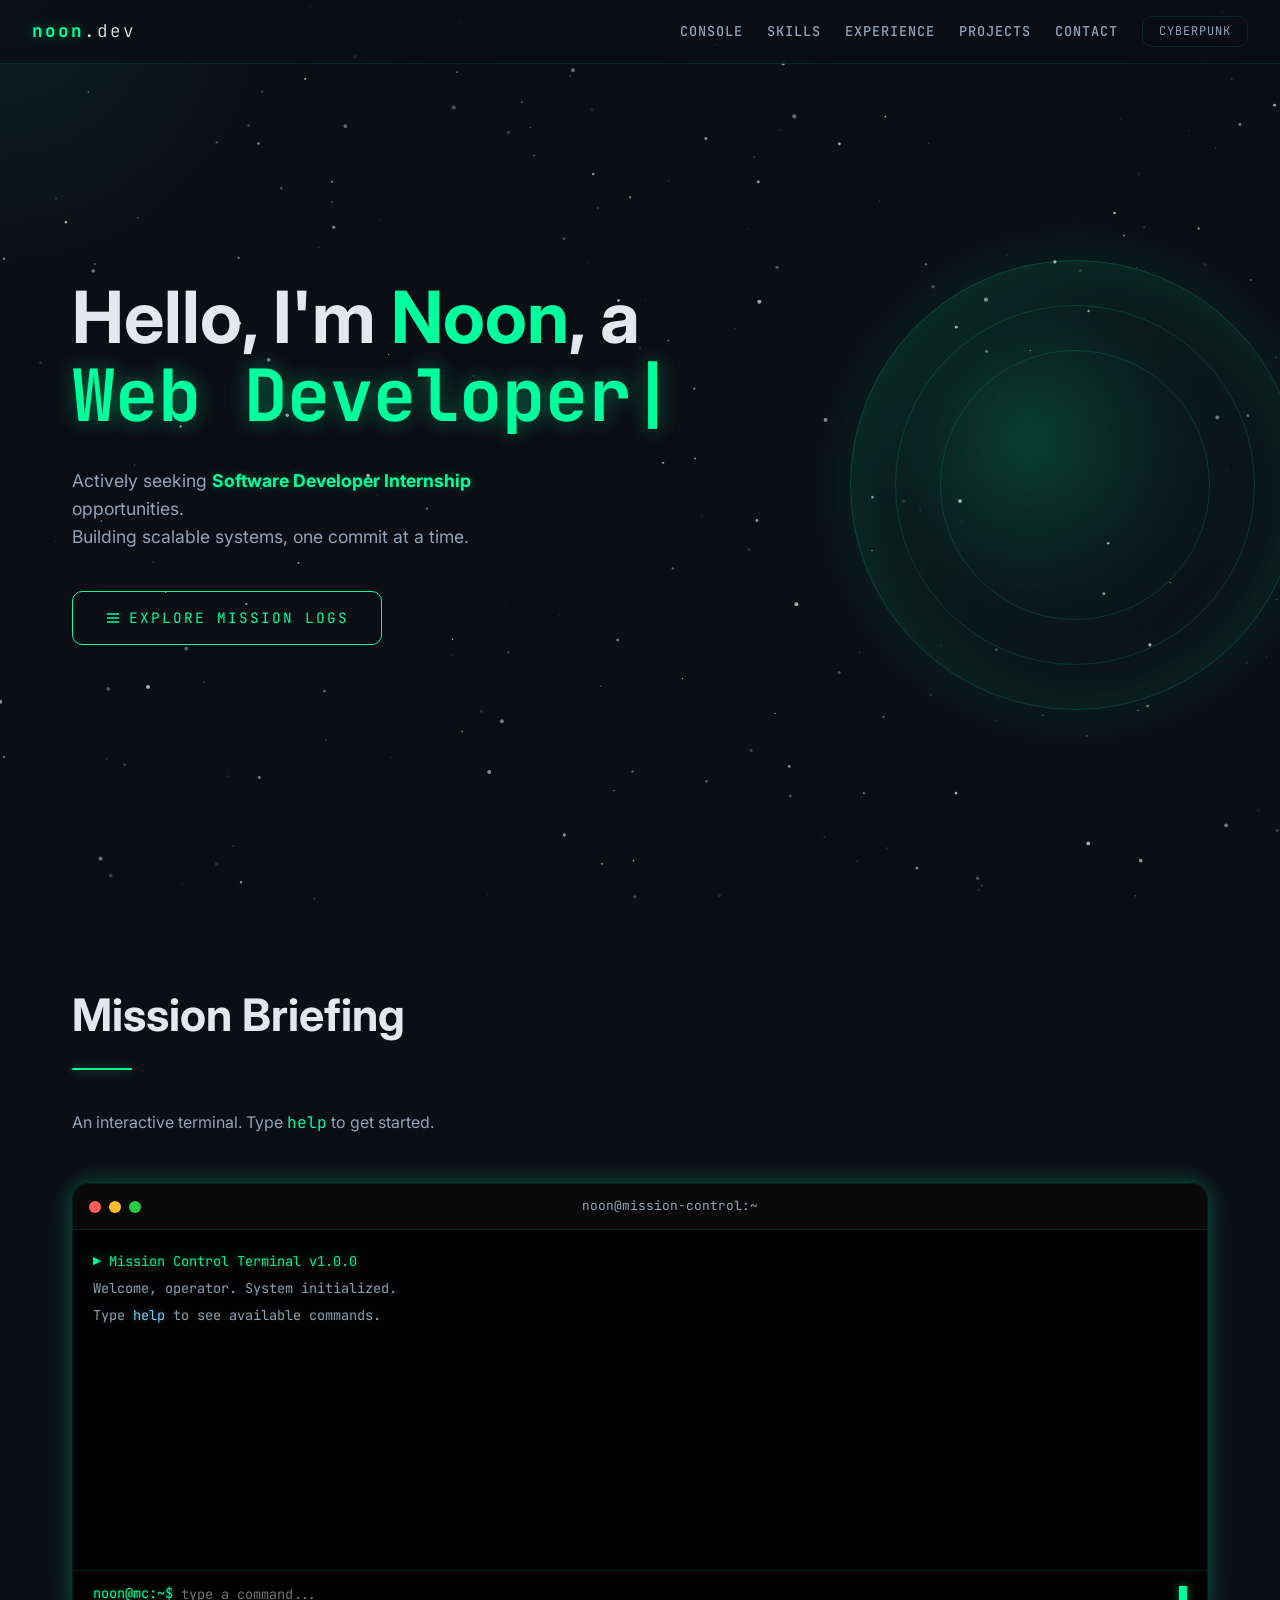
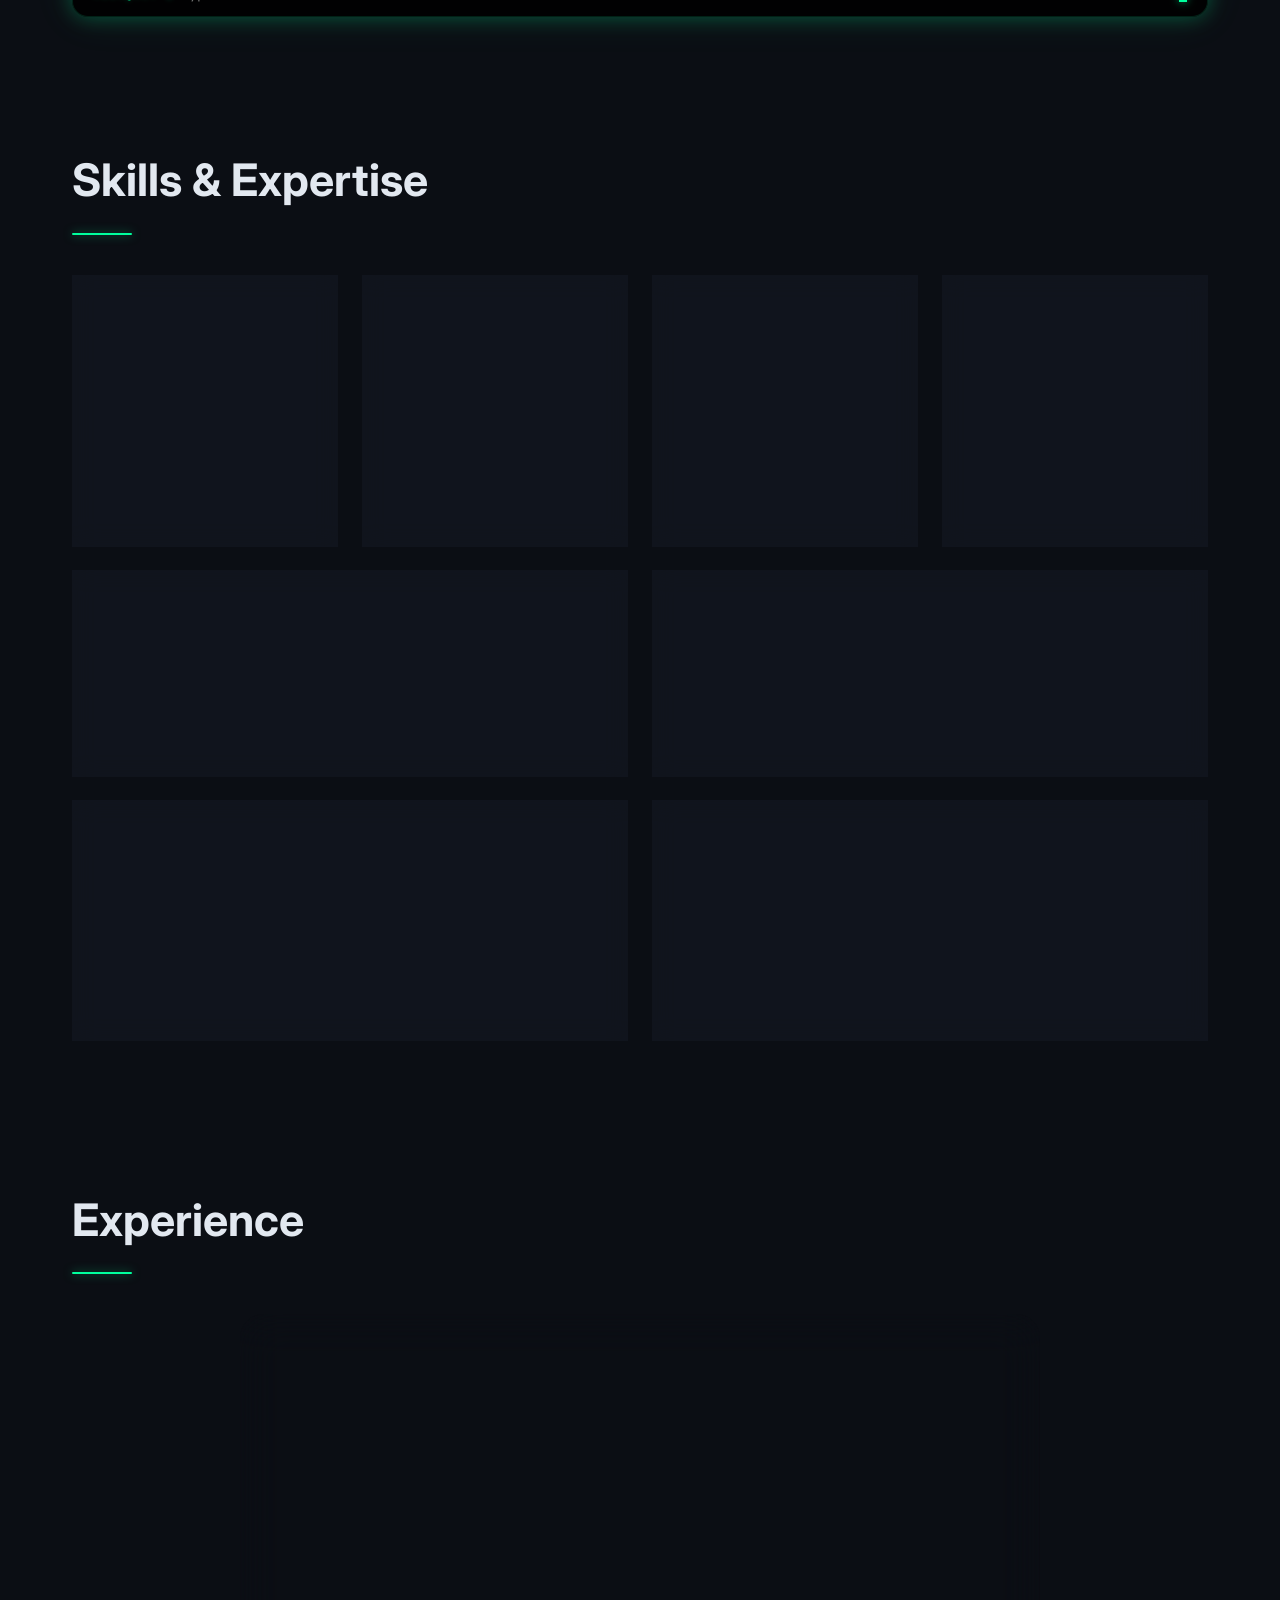
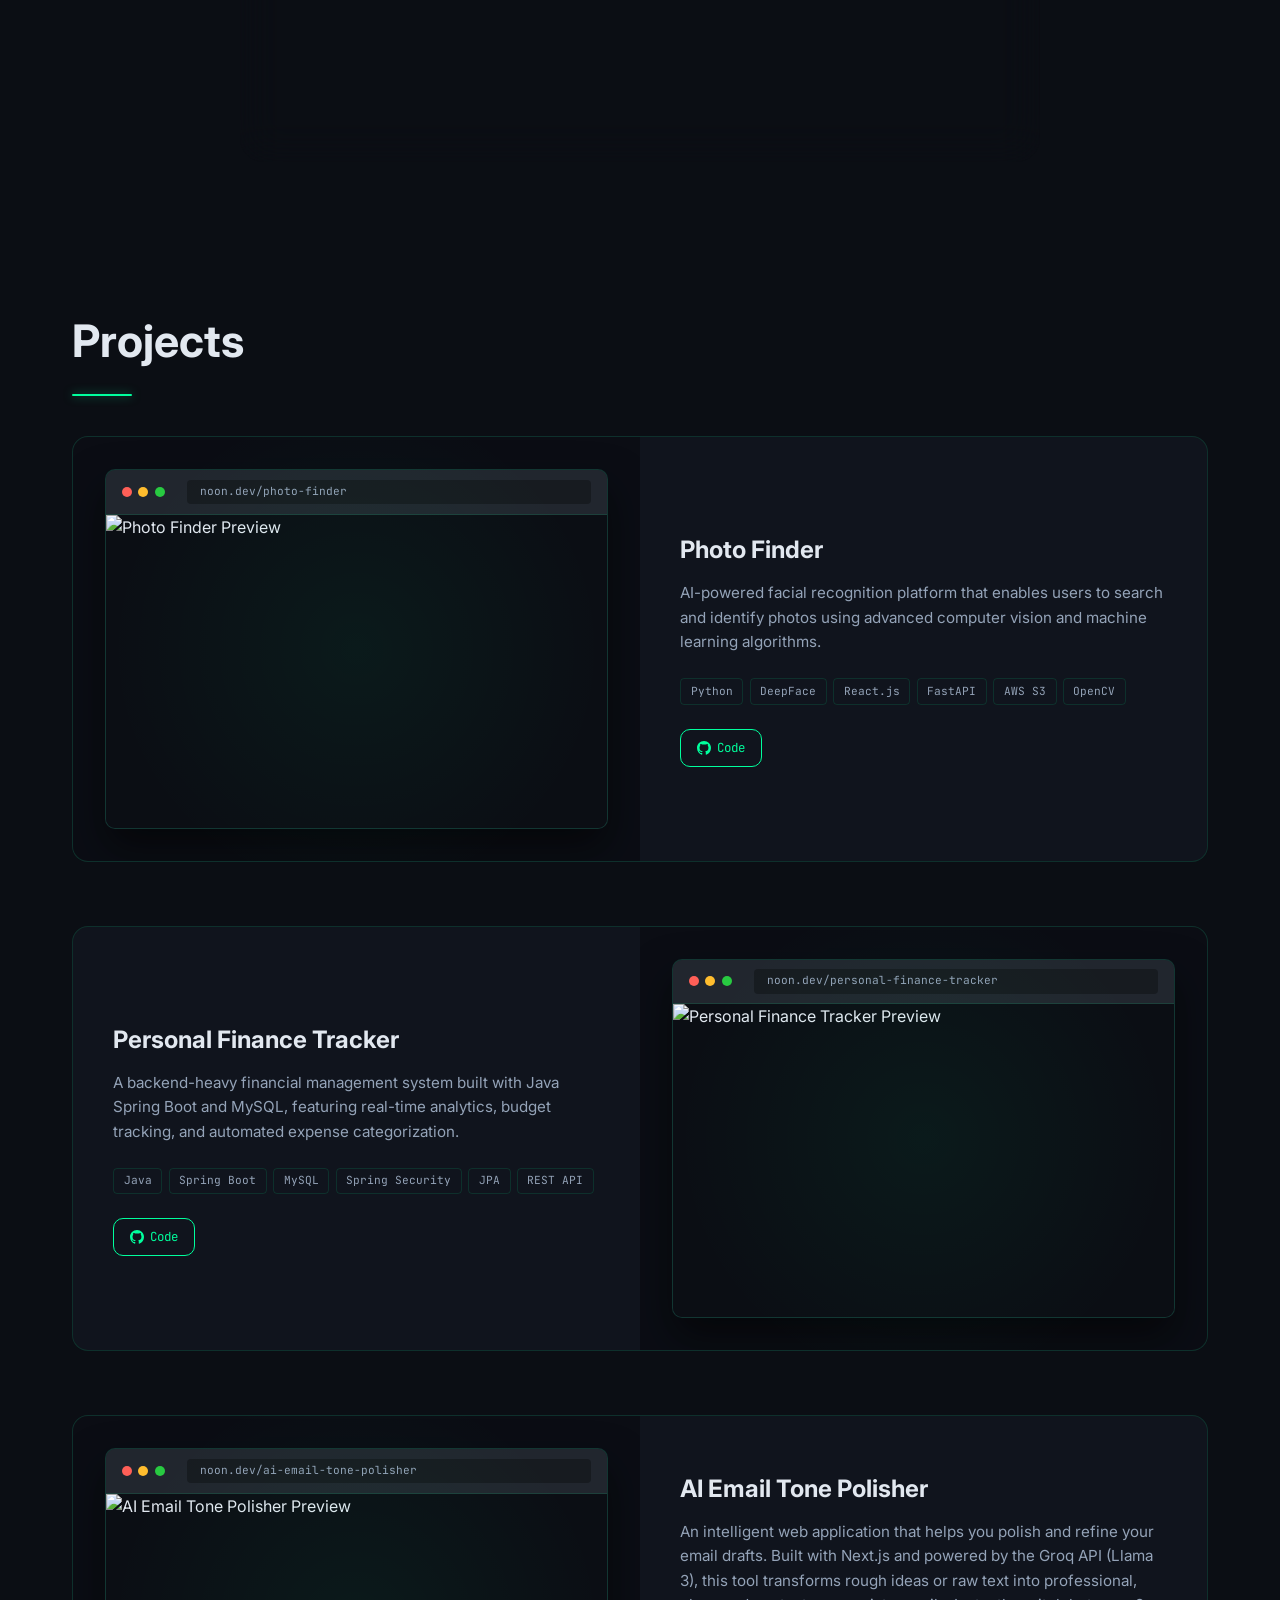
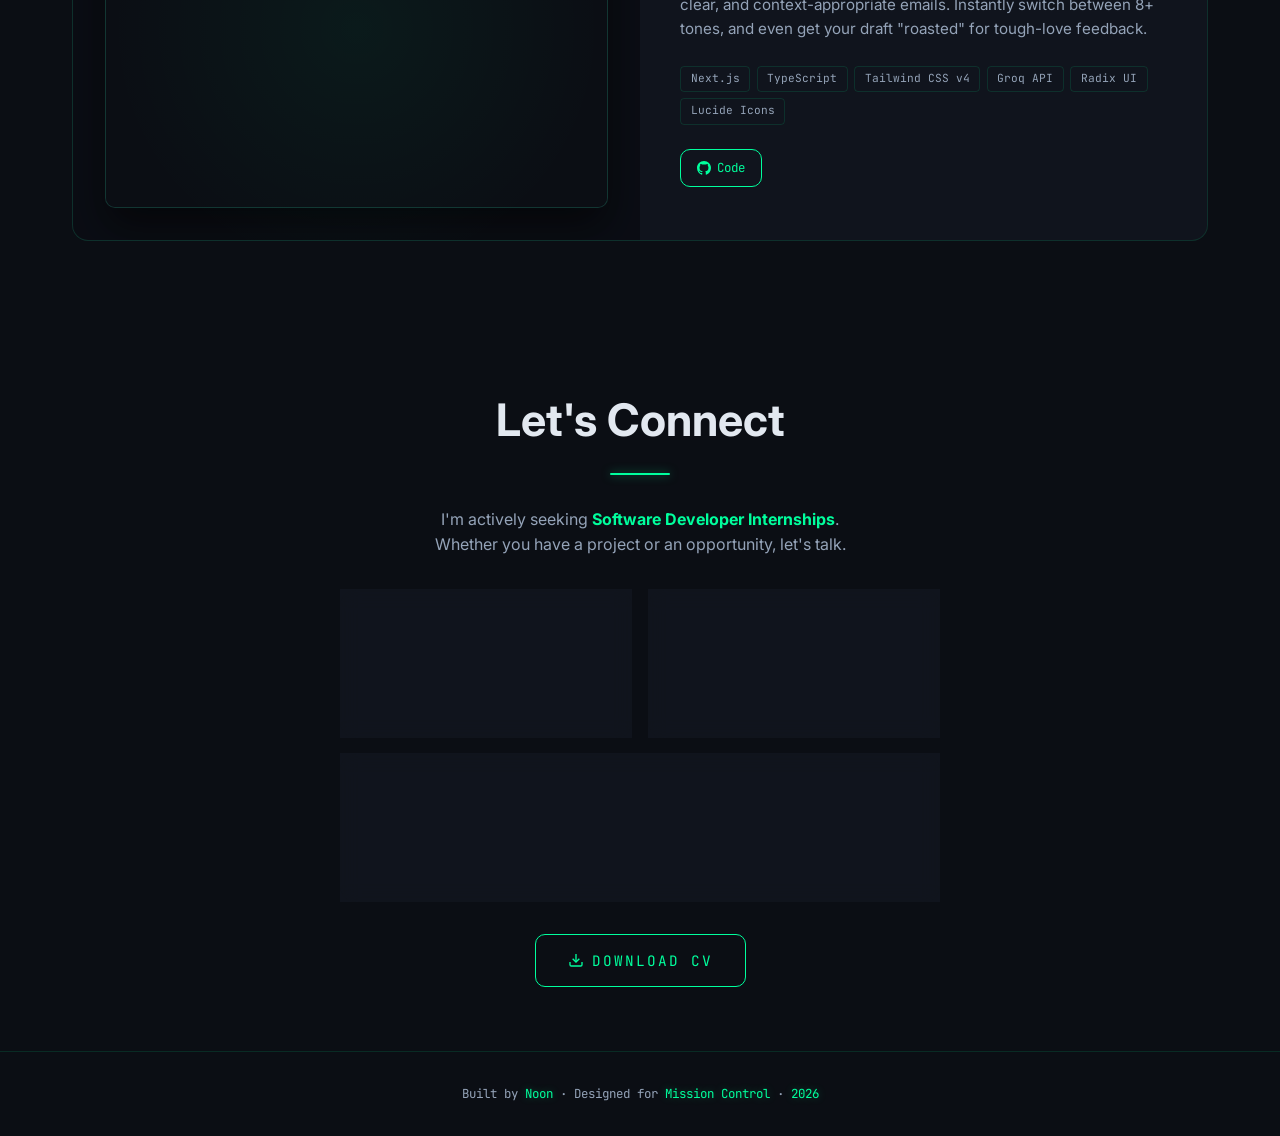
==== src/index.html @ 32349321 "Initial commit: Add portfolio project files" ====
<!DOCTYPE html>
<html lang="en">
<head>
<meta charset="UTF-8"/>
<meta name="viewport" content="width=device-width, initial-scale=1.0"/>
<title>Noon — Developer Mission Control</title>
<link rel="preconnect" href="https://fonts.googleapis.com"/>
<link rel="preconnect" href="https://fonts.gstatic.com" crossorigin/>
<link href="https://fonts.googleapis.com/css2?family=JetBrains+Mono:wght@400;500;700&family=Inter:wght@300;400;500;600;700&display=swap" rel="stylesheet"/>
<script src="https://cdnjs.cloudflare.com/ajax/libs/vanilla-tilt/1.8.0/vanilla-tilt.min.js"></script>
<link rel="stylesheet" href="css/style.css"/>
</head>
<body>
 
<div id="cursor-spotlight"></div>
<canvas id="stars-canvas"></canvas>
 
<header id="site-header">
  <a class="logo" href="#hero">noon<span>.dev</span></a>
  <button class="hamburger" id="hamburger" aria-label="Menu">
    <svg viewBox="0 0 24 24"><line x1="3" y1="6" x2="21" y2="6"/><line x1="3" y1="12" x2="21" y2="12"/><line x1="3" y1="18" x2="21" y2="18"/></svg>
  </button>
  <div class="nav-links" id="nav-links">
    <nav>
      <a href="#about">Console</a>
      <a href="#skills">Skills</a>
      <a href="#experience">Experience</a>
      <a href="#projects">Projects</a>
      <a href="#contact">Contact</a>
      <button class="cyber-toggle" id="cyberBtn"> Cyberpunk</button>
    </nav>
  </div>
</header>
 
<main>
 
<section id="hero">
  <div class="hero-inner">
    <h1 class="hero-headline">
      <span class="static">Hello, I'm <span style="color:var(--accent)">Noon</span>, a</span>
      <span class="dynamic" id="typewriter">&nbsp;<span class="cursor-blink">|</span></span>
    </h1>
    <p class="hero-sub">
      Actively seeking <strong>Software Developer Internship</strong> opportunities.<br>
      Building scalable systems, one commit at a time.
    </p>
    <a class="hero-cta" href="#projects">
      <svg width="16" height="16" viewBox="0 0 24 24" fill="none" stroke="currentColor" stroke-width="2"><path d="M3 12h18M3 6h18M3 18h18"/></svg>
      Explore Mission Logs
    </a>
  </div>
  <div class="hero-orb-wrap" id="orbWrap">
    <div class="orb-ring" style="width:100%;height:100%;"></div>
    <div class="orb-ring" style="width:80%;height:80%;animation-duration:12s;animation-direction:reverse;"></div>
    <div class="orb-ring" style="width:60%;height:60%;animation-duration:6s;"></div>
    <div class="orb" id="mainOrb"></div>
  </div>
</section>
 
<section id="about">
  <div class="reveal">
    <h2 class="section-title">Mission Briefing</h2>
    <div class="divider"></div>
    <p class="section-sub">An interactive terminal. Type <code style="color:var(--accent);font-family:var(--mono)">help</code> to get started.</p>
    <div class="terminal-wrap">
      <div class="terminal-bar">
        <div class="t-dot red"></div>
        <div class="t-dot yellow"></div>
        <div class="t-dot green"></div>
        <div class="terminal-title">noon@mission-control:~</div>
      </div>
      <div class="terminal-body" id="terminalBody"></div>
      <div class="t-input-row">
        <span class="t-prompt-static">noon@mc:~$ </span>
        <input class="t-input" id="termInput" type="text" placeholder="type a command..." autocomplete="off" spellcheck="false" autocorrect="off" autocapitalize="none"/>
        <span class="t-cur"></span>
      </div>
    </div>
  </div>
</section>
 
<section id="skills">
  <div class="reveal">
    <h2 class="section-title">Skills & Expertise</h2>
    <div class="divider"></div>
    <div class="bento-grid">
 
      <!-- Row 1: 4 equal columns -->
      <div class="bento-card span-1" data-tilt data-tilt-max="5" data-tilt-glare="true" data-tilt-max-glare="0.1">
        <div class="bc-label">01</div>
        <div class="bc-title">Frontend</div>
        <div class="bc-sub">Building responsive, interactive UIs.</div>
        <div class="skill-pills">
          <span class="pill hl">React</span><span class="pill hl">Next.js</span>
          <span class="pill hl">Tailwind CSS</span><span class="pill">TypeScript</span>
          <span class="pill">HTML/CSS</span>
        </div>
      </div>
 
      <div class="bento-card span-1" data-tilt data-tilt-max="5" data-tilt-glare="true" data-tilt-max-glare="0.1">
        <div class="bc-label">02</div>
        <div class="bc-title">Backend</div>
        <div class="bc-sub">Designing robust, scalable RESTful APIs.</div>
        <div class="skill-pills">
          <span class="pill hl">Next.js (API Routes)</span><span class="pill hl">TypeScript</span>
        </div>
      </div>
 
      <div class="bento-card span-1" data-tilt data-tilt-max="5" data-tilt-glare="true" data-tilt-max-glare="0.1">
        <div class="bc-label">03</div>
        <div class="bc-title">Database & Storage</div>
        <div class="bc-sub">Managing and storing application data securely.</div>
        <div class="skill-pills">
          <span class="pill hl">PostgreSQL</span><span class="pill hl">MySQL</span>
          <span class="pill">Cloudinary</span>
        </div>
      </div>
 
      <div class="bento-card span-1" data-tilt data-tilt-max="5" data-tilt-glare="true" data-tilt-max-glare="0.1">
        <div class="bc-label">04</div>
        <div class="bc-title">Design & Planning</div>
        <div class="bc-sub">Prototyping and wireframing user experiences.</div>
        <div class="skill-pills">
          <span class="pill hl">Figma</span><span class="pill hl">Canva</span>
          <span class="pill">Draw.io</span>
        </div>
      </div>
 
      <!-- Row 2: 2 wide columns (span 2 each = 4 total) -->
      <div class="bento-card span-2" style="display:flex;flex-direction:column;justify-content:space-between" data-tilt data-tilt-max="5" data-tilt-glare="true" data-tilt-max-glare="0.1">
        <div>
          <div class="bc-label">05</div>
          <div class="bc-title">Dev Status</div>
        </div>
        <div>
          <div class="status-badge"><span class="status-dot"></span> Open to Internships</div>
          <div style="margin-top:0.75rem;font-family:var(--mono);font-size:0.72rem;color:var(--text-muted)">
            📍 Thailand · Remote OK<br>
            🕐 Timezone: ICT (UTC+7)
          </div>
        </div>
      </div>
 
      <div class="bento-card span-2" style="display:flex;flex-direction:column;justify-content:center;align-items:flex-start" data-tilt data-tilt-max="5" data-tilt-glare="true" data-tilt-max-glare="0.1">
        <div class="bc-label">06</div>
        <div class="big-num">3+</div>
        <div class="bc-sub" style="margin-top:0.25rem">Years of coding experience building scalable systems.</div>
      </div>
 
      <!-- Row 3: 2 wide columns (span 2 each = 4 total) -->
      <div class="bento-card span-2" data-tilt data-tilt-max="5" data-tilt-glare="true" data-tilt-max-glare="0.1">
        <div class="bc-label">07</div>
        <div class="bc-title">GitHub Activity</div>
        <div class="gh-graph" id="ghGraph"></div>
        <div style="margin-top:0.5rem;font-family:var(--mono);font-size:0.7rem;color:var(--text-muted)">Last 26 weeks of consistent contributions</div>
      </div>
 
      <div class="bento-card span-2" data-tilt data-tilt-max="5" data-tilt-glare="true" data-tilt-max-glare="0.1">
        <div class="bc-label">08</div>
        <div class="bc-title">Tools & Platforms</div>
        <div class="bc-sub">Streamlining development and version control workflows.</div>
        <div class="skill-pills">
          <span class="pill hl">VS Code</span><span class="pill hl">Git & GitHub</span>
          <span class="pill">Eclipse IDE</span>
        </div>
      </div>
 
    </div>
  </div>
</section>
 
<section id="experience">
  <div class="reveal">
    <h2 class="section-title">Experience</h2>
    <div class="divider"></div>
    
    <div class="exp-container">
      <div class="exp-card">
        <div class="exp-header">
          <div class="exp-badge">SECURE ACCESS CARD • LEVEL 4</div>
          <div class="exp-chip"></div>
        </div>
        <div class="exp-body">
          <h3 class="exp-role">AI Agent Builder Intern <span class="company-name">@ BOTNOI Group</span></h3>
          <div class="exp-meta">
            <span class="exp-tag">📅 June 2026 - July 2026</span>
            <span class="exp-tag">📍 Remote</span>
            <span class="exp-tag">⚡ Full-Time</span>
          </div>
          <ul class="exp-tasks">
            <li>
              <span class="exp-bullet">▹</span>
              <span>Developed and maintained scalable web applications using Java Spring Boot and React.js, contributing to core feature delivery and system stability.</span>
            </li>
            <li>
              <span class="exp-bullet">▹</span>
              <span>Integrated RESTful APIs and optimized database queries in PostgreSQL, improving data retrieval times by 20% and enhancing overall application performance.</span>
            </li>
            <li>
              <span class="exp-bullet">▹</span>
              <span>Collaborated with cross-functional teams in an Agile environment, actively participating in daily stand-ups, code reviews, and sprint planning sessions.</span>
            </li>
          </ul>
        </div>
      </div>
    </div>
  </div>
</section>
 
<section id="projects">
  <div class="reveal">
    <h2 class="section-title">Projects</h2>
    <div class="divider"></div>
    <div class="projects-grid" id="projectsGrid"></div>
  </div>
</section>
 
<section id="contact">
  <div class="reveal contact-inner">
    <h2 class="section-title">Let's Connect</h2>
    <div class="divider" style="margin:1rem auto 2rem"></div>
    <p style="color:var(--text-muted);margin-bottom:0.5rem">
      I'm actively seeking <strong style="color:var(--accent)">Software Developer Internships</strong>.<br>
      Whether you have a project or an opportunity, let's talk.
    </p>
    <div class="contact-grid">
      <a class="contact-card" href="mailto:noon@example.com">
        <div class="contact-icon">✉</div>
        <div class="contact-label">Email</div>
        <div class="contact-val">woranut.kpd@gmail.com</div>
      </a>
      <a class="contact-card" href="https://github.com/WoranutKhwanpongdee" target="_blank" rel="noopener noreferrer">
        <div class="contact-icon">
          <svg viewBox="0 0 24 24" fill="currentColor" width="24" height="24"><path d="M12 0c-6.626 0-12 5.373-12 12 0 5.302 3.438 9.8 8.207 11.387.599.111.793-.261.793-.577v-2.234c-3.338.726-4.033-1.416-4.033-1.416-.546-1.387-1.333-1.756-1.333-1.756-1.089-.745.083-.729.083-.729 1.205.084 1.839 1.237 1.839 1.237 1.07 1.834 2.807 1.304 3.492.997.107-.775.418-1.305.762-1.604-2.665-.305-5.467-1.334-5.467-5.931 0-1.311.469-2.381 1.236-3.221-.124-.303-.535-1.524.117-3.176 0 0 1.008-.322 3.301 1.23.957-.266 1.983-.399 3.003-.404 1.02.005 2.047.138 3.006.404 2.291-1.552 3.297-1.23 3.297-1.23.653 1.653.242 2.874.118 3.176.77.84 1.235 1.911 1.235 3.221 0 4.609-2.807 5.624-5.479 5.921.43.372.823 1.102.823 2.222v3.293c0 .319.192.694.801.576 4.765-1.589 8.199-6.086 8.199-11.386 0-6.627-5.373-12-12-12z"/></svg>
        </div>
        <div class="contact-label">GitHub</div>
        <div class="contact-val">Woranut Khwanpongdee</div>
      </a>
      <a class="contact-card" href="https://www.linkedin.com/in/woranut-khwanpongdee/" target="_blank" rel="noopener noreferrer">
        <div class="contact-icon">
          <svg viewBox="0 0 24 24" fill="currentColor" width="22" height="22"><path d="M19 0h-14c-2.761 0-5 2.239-5 5v14c0 2.761 2.239 5 5 5h14c2.762 0 5-2.239 5-5v-14c0-2.761-2.238-5-5-5zm-11 19h-3v-11h3v11zm-1.5-12.268c-.966 0-1.75-.79-1.75-1.764s.784-1.764 1.75-1.764 1.75.79 1.75 1.764-.783 1.764-1.75 1.764zm13.5 12.268h-3v-5.604c0-3.368-4-3.113-4 0v5.604h-3v-11h3v1.765c1.396-2.586 7-2.777 7 2.476v6.759z"/></svg>
        </div>
        <div class="contact-label">LinkedIn</div>
        <div class="contact-val">Woranut Khwanpongdee</div>
      </a>
    </div>
    <div style="margin-top:2rem">
      <a class="hero-cta" href="./assets/Noon_CV.pdf" download="Noon_CV.pdf" style="opacity:1;animation:none;display:inline-flex">
        <svg width="16" height="16" viewBox="0 0 24 24" fill="none" stroke="currentColor" stroke-width="2"><path d="M21 15v4a2 2 0 01-2 2H5a2 2 0 01-2-2v-4"/><polyline points="7 10 12 15 17 10"/><line x1="12" y1="15" x2="12" y2="3"/></svg>
        Download CV
      </a>
    </div>
  </div>
</section>
 
</main>
 
<footer>
  <p>Built by <span>Noon</span> · Designed for <span>Mission Control</span> · <span id="yr"></span></p>
</footer>
 
<div class="lightbox-overlay" id="lightboxOverlay">
  <div class="lightbox-content">
    <button class="lightbox-close" id="lightboxClose">✕</button>
    <div class="lightbox-img-wrap">
      <img class="lightbox-img" id="lightboxImg" src="" alt="Project Preview"/>
    </div>
  </div>
</div>
 
<div class="modal-overlay" id="modalOverlay">
  <div class="modal" id="modalBox">
    <button class="modal-close" id="modalClose">✕</button>
    <div id="modalContent"></div>
  </div>
</div>
 
<script src="js/script.js" defer></script>
</body>
</html>
---- src/css/style.css ----
*,*::before,*::after{box-sizing:border-box;margin:0;padding:0}
:root{
  --bg:#0B0E14;
  --surface:rgba(21,26,35,0.6);
  --surface-solid:#151A23;
  --accent:#00FF9D;
  --accent2:#39FF14;
  --text:#E2E8F0;
  --text-muted:#94A3B8;
  --border:rgba(0,255,157,0.12);
  --glow:0 0 20px rgba(0,255,157,0.25), 0 0 40px rgba(0,255,157,0.1);
  --glow-intense:0 0 40px rgba(0,255,157,0.5), 0 0 80px rgba(0,255,157,0.25), 0 0 120px rgba(0,255,157,0.1);
  --mono:'JetBrains Mono',monospace;
  --sans:'Inter',sans-serif;
  --radius:16px;
  --radius-sm:10px;
}
.cyberpunk{
  --accent:#00FF9D;
  --glow:0 0 30px rgba(0,255,157,0.4), 0 0 60px rgba(0,255,157,0.2);
  --glow-intense:0 0 50px rgba(0,255,157,0.8), 0 0 100px rgba(0,255,157,0.4), 0 0 150px rgba(57,255,20,0.2);
  --border:rgba(0,255,157,0.25);
}
 
html{scroll-behavior:smooth}
body{
  background:var(--bg);
  color:var(--text);
  font-family:var(--sans);
  line-height:1.6;
  overflow-x:hidden;
  min-height:100vh;
}

/* CURSOR SPOTLIGHT */
#cursor-spotlight{
  position:fixed;
  top:0;left:0;
  width:600px;height:600px;
  background:radial-gradient(circle, rgba(0,255,157,0.08) 0%, rgba(0,255,157,0.03) 40%, transparent 70%);
  border-radius:50%;
  pointer-events:none;
  transform:translate(-50%,-50%);
  z-index:1;
  transition:opacity 0.3s;
  mix-blend-mode:screen;
}
@media(max-width:768px){#cursor-spotlight{display:none}}
 
/* STARS */
#stars-canvas{position:fixed;top:0;left:0;width:100%;height:100%;pointer-events:none;z-index:0}
 
/* SCROLLBAR */
::-webkit-scrollbar{width:6px}
::-webkit-scrollbar-track{background:var(--bg)}
::-webkit-scrollbar-thumb{background:var(--accent);border-radius:3px}
 
/* HEADER */
header{
  position:fixed;top:0;left:0;right:0;
  padding:1rem 2rem;
  display:flex;align-items:center;justify-content:space-between;
  background:rgba(11,14,20,0.7);
  backdrop-filter:blur(24px);
  -webkit-backdrop-filter:blur(24px);
  border-bottom:1px solid var(--border);
  z-index:100;
  transition:all 0.3s;
}
.logo{
  font-family:var(--mono);
  font-size:1.1rem;
  color:var(--accent);
  font-weight:700;
  letter-spacing:2px;
  text-decoration:none;
  text-shadow:0 0 10px rgba(0,255,157,0.3);
}
.logo span{color:var(--text);font-weight:300;text-shadow:none}
nav{display:flex;align-items:center;gap:1.5rem;flex-wrap:wrap}
nav a{
  color:var(--text-muted);
  text-decoration:none;
  font-size:0.85rem;
  font-weight:500;
  letter-spacing:1px;
  text-transform:uppercase;
  transition:color 0.3s, text-shadow 0.3s;
  font-family:var(--mono);
}
nav a:hover{color:var(--accent);text-shadow:0 0 8px rgba(0,255,157,0.5)}
.cyber-toggle{
  background:transparent;
  border:1px solid var(--border);
  color:var(--text-muted);
  padding:0.4rem 1rem;
  border-radius:var(--radius-sm);
  cursor:pointer;
  font-family:var(--mono);
  font-size:0.75rem;
  letter-spacing:1px;
  text-transform:uppercase;
  transition:all 0.3s;
  white-space:nowrap;
}
.cyber-toggle:hover,.cyber-toggle.active{
  color:var(--accent);
  border-color:var(--accent);
  box-shadow:var(--glow);
  text-shadow:0 0 8px rgba(0,255,157,0.5);
}
.hamburger{display:none;background:none;border:none;cursor:pointer;padding:0.5rem;color:var(--text)}
.hamburger svg{width:24px;height:24px;stroke:currentColor;fill:none;stroke-width:2}
.nav-links{display:flex;align-items:center;gap:1.5rem}
 
@media(max-width:768px){
  header{padding:1rem 1.25rem}
  .hamburger{display:block}
  .nav-links{
    display:none;position:absolute;top:100%;left:0;right:0;
    flex-direction:column;align-items:flex-start;gap:0;
    background:rgba(11,14,20,0.98);
    backdrop-filter:blur(20px);
    border-bottom:1px solid var(--border);
    padding:1rem 1.25rem;
  }
  .nav-links.open{display:flex}
  nav a{font-size:0.9rem;padding:0.6rem 0;border-bottom:1px solid rgba(255,255,255,0.05);width:100%}
  .cyber-toggle{margin-top:0.5rem;width:100%;text-align:center}
}
 
/* MAIN LAYOUT */
main{padding-top:70px;position:relative;z-index:2}
section{
  min-height:100vh;
  padding:5rem 2rem;
  max-width:1200px;
  margin:0 auto;
}
@media(max-width:768px){section{padding:4rem 1.25rem}}
 
/* HERO */
#hero{
  display:flex;flex-direction:column;
  justify-content:center;align-items:flex-start;
  min-height:calc(100vh - 70px);
  padding-top:2rem;
  position:relative;
}
.hero-inner{max-width:800px;width:100%}
.hero-headline{
  font-size:clamp(2.2rem,6vw,4.5rem);
  font-weight:700;
  line-height:1.1;
  margin-bottom:1.5rem;
  opacity:0;
  animation:fadeUp 0.6s 0.5s forwards;
}
.hero-headline .static{color:var(--text)}
.hero-headline .dynamic{color:var(--accent);display:block;min-height:1.2em;font-family:var(--mono);text-shadow:0 0 20px rgba(0,255,157,0.4)}
.cursor-blink{animation:cursorBlink 0.8s infinite}
.hero-sub{
  font-size:1.1rem;
  color:var(--text-muted);
  max-width:500px;
  margin-bottom:2.5rem;
  opacity:0;
  animation:fadeUp 0.6s 0.7s forwards;
}
.hero-sub strong{color:var(--accent);text-shadow:0 0 10px rgba(0,255,157,0.3)}
.hero-cta{
  display:inline-flex;align-items:center;gap:0.5rem;
  padding:0.9rem 2rem;
  border:1px solid var(--accent);
  color:var(--accent);
  text-decoration:none;
  font-family:var(--mono);
  font-size:0.9rem;
  letter-spacing:2px;
  text-transform:uppercase;
  border-radius:var(--radius-sm);
  transition:all 0.3s;
  cursor:pointer;background:transparent;
  opacity:0;animation:fadeUp 0.6s 0.9s forwards;
  box-shadow:0 0 0 rgba(0,255,157,0);
}
.hero-cta:hover{background:rgba(0,255,157,0.1);box-shadow:var(--glow);text-shadow:0 0 8px rgba(0,255,157,0.5)}
.hero-orb-wrap{
  position:absolute;right:-5%;top:50%;transform:translateY(-50%);
  width:min(45vw,450px);height:min(45vw,450px);
  pointer-events:none;display:flex;align-items:center;justify-content:center;
}
@media(max-width:900px){.hero-orb-wrap{opacity:0.3;right:-10%}}
@media(max-width:600px){.hero-orb-wrap{display:none}}
.orb{
  width:100%;height:100%;
  border-radius:50%;
  background:radial-gradient(circle at 40% 40%,rgba(0,255,157,0.2),rgba(0,255,157,0.05) 40%,transparent 70%);
  box-shadow:inset 0 0 80px rgba(0,255,157,0.15), 0 0 80px rgba(0,255,157,0.1);
  animation:orbPulse 4s ease-in-out infinite;
  transition:transform 0.1s;
}
.orb-ring{
  position:absolute;
  border:1px solid rgba(0,255,157,0.15);
  border-radius:50%;
  animation:orbRing 8s linear infinite;
}
 
/* TERMINAL */
#about{min-height:auto;padding-bottom:3rem}
.section-title{
  font-size:clamp(1.8rem,4vw,2.8rem);
  font-weight:700;margin-bottom:0.5rem;
}
.section-sub{color:var(--text-muted);font-size:1rem;margin-bottom:3rem}
.terminal-wrap{
  background:rgba(0,0,0,0.8);
  border:1px solid var(--border);
  border-radius:var(--radius);
  overflow:hidden;
  box-shadow:var(--glow);
  transition:box-shadow 0.3s, border-color 0.3s;
  position:relative;
}
.terminal-wrap:hover{box-shadow:var(--glow-intense);border-color:rgba(0,255,157,0.3)}
.terminal-bar{
  background:rgba(255,255,255,0.03);
  padding:0.75rem 1rem;
  display:flex;align-items:center;gap:0.5rem;
  border-bottom:1px solid var(--border);
}
.t-dot{width:12px;height:12px;border-radius:50%}
.t-dot.red{background:#FF5F57}
.t-dot.yellow{background:#FFBD2E}
.t-dot.green{background:#28CA41}
.terminal-title{font-family:var(--mono);font-size:0.8rem;color:var(--text-muted);margin-left:auto;margin-right:auto}
.terminal-body{
  padding:1.25rem;
  font-family:var(--mono);font-size:0.85rem;
  line-height:1.7;
  min-height:340px;max-height:420px;
  overflow-y:auto;
  scroll-behavior:smooth;
  position:relative;
  text-shadow:0 0 2px rgba(0,255,157,0.1);
}
.terminal-body::after {
  content: " ";
  display: block;
  position: absolute;
  top: 0; left: 0; bottom: 0; right: 0;
  background: linear-gradient(rgba(18, 16, 16, 0) 50%, rgba(0, 0, 0, 0.15) 50%);
  background-size: 100% 4px;
  pointer-events: none;
  z-index: 2;
  opacity: 0.6;
}
@media(max-width:600px){.terminal-body{font-size:0.78rem;min-height:280px;max-height:360px}}
.t-line{margin-bottom:0.25rem;word-break:break-word;position:relative;z-index:1}
.t-prompt{color:var(--accent);text-shadow:0 0 5px rgba(0,255,157,0.3)}
.t-cmd{color:#7DD3FC;text-shadow:0 0 5px rgba(125,211,252,0.3)}
.t-out{color:var(--text-muted)}
.t-accent{color:var(--accent);text-shadow:0 0 8px rgba(0,255,157,0.4)}
.t-err{color:#F87171;text-shadow:0 0 5px rgba(248,113,113,0.3)}
.t-info{color:#FCD34D;text-shadow:0 0 5px rgba(252,211,77,0.3)}
.t-input-row{
  display:flex;align-items:center;gap:0;
  border-top:1px solid var(--border);
  padding:0.75rem 1.25rem;
  position:relative;z-index:3;
  background:rgba(0,0,0,0.5);
}
.t-input-row .t-prompt-static{font-family:var(--mono);font-size:0.85rem;color:var(--accent);white-space:nowrap;text-shadow:0 0 5px rgba(0,255,157,0.3)}
.t-input{
  background:none;border:none;outline:none;
  color:var(--text);font-family:var(--mono);font-size:0.85rem;
  flex:1;caret-color:var(--accent);padding-left:0.5rem;
}
.t-cur{
  display:inline-block;width:8px;height:1em;
  background:var(--accent);margin-left:1px;vertical-align:middle;
  animation:cursorBlink 0.8s infinite;
  box-shadow:0 0 8px rgba(0,255,157,0.5);
}
 
/* BALANCED SKILLS BENTO GRID */
#skills{min-height:auto;padding-bottom:4rem}
.bento-grid{
  display:grid;
  grid-template-columns:repeat(4, 1fr);
  grid-auto-rows:minmax(180px, auto);
  gap:1.5rem;
}
.span-1{grid-column:span 1}
.span-2{grid-column:span 2}

@media(max-width:1024px){
  .bento-grid{grid-template-columns:repeat(2, 1fr)}
  .span-2{grid-column:span 2}
  .span-1{grid-column:span 1}
}
@media(max-width:600px){
  .bento-grid{grid-template-columns:1fr}
  .span-2, .span-1{grid-column:span 1}
}

.bento-card{
  background:var(--surface);
  border:1px solid var(--border);
  border-radius:var(--radius);
  padding:1.5rem;
  backdrop-filter:blur(12px);
  -webkit-backdrop-filter:blur(12px);
  transition:box-shadow 0.4s, border-color 0.4s, transform 0.4s;
  cursor:default;
  position:relative;
  overflow:hidden;
  transform-style:preserve-3d;
  display:flex;
  flex-direction:column;
}
.bento-card::before{
  content:'';position:absolute;top:0;left:0;right:0;bottom:0;
  background:linear-gradient(135deg, rgba(0,255,157,0.05) 0%, transparent 50%);
  opacity:0;transition:opacity 0.4s;pointer-events:none;
}
.bento-card:hover::before{opacity:1}
.bento-card:hover{
  box-shadow:var(--glow);
  border-color:rgba(0,255,157,0.4);
}
.cyberpunk .bento-card:hover{box-shadow:var(--glow-intense)}
.bc-label{font-family:var(--mono);font-size:0.7rem;color:var(--accent);letter-spacing:2px;text-transform:uppercase;margin-bottom:0.75rem;text-shadow:0 0 8px rgba(0,255,157,0.3)}
.bc-title{font-size:1.1rem;font-weight:600;margin-bottom:0.5rem}
.bc-sub{font-size:0.85rem;color:var(--text-muted);line-height:1.5}
.skill-pills{display:flex;flex-wrap:wrap;gap:0.4rem;margin-top:auto;padding-top:1rem}
.pill{
  padding:0.25rem 0.75rem;
  border:1px solid var(--border);
  border-radius:20px;
  font-family:var(--mono);font-size:0.72rem;
  color:var(--text-muted);transition:all 0.3s;
}
.pill:hover,.bento-card:hover .pill.hl{
  border-color:var(--accent);color:var(--accent);
  background:rgba(0,255,157,0.08);
  box-shadow:0 0 10px rgba(0,255,157,0.2);
}
.gh-graph{display:grid;grid-template-columns:repeat(26,1fr);gap:2px;margin-top:auto;padding-top:1rem}
.gh-cell{height:10px;border-radius:2px;background:rgba(0,255,157,0.08);transition:background 0.3s}
.gh-cell.l1{background:rgba(0,255,157,0.2)}
.gh-cell.l2{background:rgba(0,255,157,0.45)}
.gh-cell.l3{background:rgba(0,255,157,0.7)}
.gh-cell.l4{background:rgba(0,255,157,1)}
.status-badge{
  display:inline-flex;align-items:center;gap:0.4rem;
  padding:0.3rem 0.8rem;
  background:rgba(0,255,157,0.1);
  border:1px solid rgba(0,255,157,0.3);
  border-radius:20px;
  font-family:var(--mono);font-size:0.75rem;color:var(--accent);
  box-shadow:0 0 10px rgba(0,255,157,0.15);
}
.status-dot{width:8px;height:8px;border-radius:50%;background:var(--accent);animation:orbPulse 2s infinite;box-shadow:0 0 8px rgba(0,255,157,0.5)}
.big-num{font-size:clamp(2.5rem,6vw,4rem);font-weight:700;color:var(--accent);font-family:var(--mono);text-shadow:0 0 20px rgba(0,255,157,0.4)}

/* EXPERIENCE SINGLE CARD */
#experience {
  min-height: auto;
  padding-bottom: 4rem;
}
.exp-container {
  width: 100%;
  margin-top: 2rem;
  display: flex;
  justify-content: center;
}
.exp-card {
  position: relative;
  width: 100%;
  max-width: 800px;
  background: linear-gradient(145deg, rgba(21, 26, 35, 0.85), rgba(11, 14, 20, 0.95));
  border: 1px solid rgba(0, 255, 157, 0.2);
  border-radius: 24px;
  padding: 2.5rem;
  backdrop-filter: blur(20px);
  -webkit-backdrop-filter: blur(20px);
  box-shadow: 0 20px 50px rgba(0,0,0,0.5), 0 0 30px rgba(0, 255, 157, 0.05);
  overflow: hidden;
  transition: border-color 0.4s, box-shadow 0.4s;
}
.exp-card::before {
  content: '';
  position: absolute;
  inset: 0;
  background-image: 
    linear-gradient(rgba(0, 255, 157, 0.02) 1px, transparent 1px),
    linear-gradient(90deg, rgba(0, 255, 157, 0.02) 1px, transparent 1px);
  background-size: 40px 40px;
  pointer-events: none;
  z-index: 0;
}
.exp-card::after {
  content: '';
  position: absolute;
  top: -100%;
  left: 0;
  width: 100%;
  height: 100%;
  background: linear-gradient(to bottom, transparent, rgba(0, 255, 157, 0.05), transparent);
  pointer-events: none;
  z-index: 1;
  transition: top 0.8s ease-in-out;
}
.exp-card:hover::after {
  top: 100%;
  transition: top 1.2s ease-in-out;
}
.exp-card:hover {
  border-color: rgba(0, 255, 157, 0.45);
  box-shadow: 0 25px 60px rgba(0,0,0,0.6), 0 0 40px rgba(0, 255, 157, 0.15);
}

.exp-header {
  display: flex;
  justify-content: space-between;
  align-items: center;
  margin-bottom: 2rem;
  border-bottom: 1px solid rgba(0, 255, 157, 0.15);
  padding-bottom: 1rem;
  position: relative;
  z-index: 2;
}
.exp-badge {
  font-family: var(--mono);
  font-size: 0.7rem;
  color: var(--accent);
  letter-spacing: 2px;
  text-transform: uppercase;
  display: flex;
  align-items: center;
  gap: 0.5rem;
  text-shadow: 0 0 8px rgba(0, 255, 157, 0.4);
}
.exp-badge::before {
  content: '';
  width: 8px;
  height: 8px;
  background: var(--accent);
  border-radius: 50%;
  box-shadow: 0 0 10px var(--accent);
  animation: orbPulse 2s infinite;
}
.exp-chip {
  width: 40px;
  height: 30px;
  border: 1px solid rgba(0, 255, 157, 0.3);
  border-radius: 6px;
  background: linear-gradient(135deg, rgba(0, 255, 157, 0.1), transparent);
  position: relative;
  overflow: hidden;
}
.exp-chip::before {
  content: '';
  position: absolute;
  top: 50%;
  left: 0;
  right: 0;
  height: 1px;
  background: rgba(0, 255, 157, 0.3);
}
.exp-chip::after {
  content: '';
  position: absolute;
  left: 50%;
  top: 0;
  bottom: 0;
  width: 1px;
  background: rgba(0, 255, 157, 0.3);
}

.exp-body {
  position: relative;
  z-index: 2;
}
.exp-role {
  font-size: clamp(1.4rem, 3.5vw, 1.8rem);
  font-weight: 700;
  color: var(--text);
  margin-bottom: 0.5rem;
  text-shadow: 0 0 20px rgba(0, 255, 157, 0.15);
}
.exp-role .company-name {
  color: var(--accent);
  text-shadow: 0 0 10px rgba(0, 255, 157, 0.3);
}
.exp-meta {
  display: flex;
  flex-wrap: wrap;
  gap: 0.75rem;
  margin-bottom: 1.75rem;
}
.exp-tag {
  font-family: var(--mono);
  font-size: 0.72rem;
  color: var(--text-muted);
  background: rgba(0, 255, 157, 0.05);
  border: 1px solid rgba(0, 255, 157, 0.12);
  padding: 0.35rem 0.75rem;
  border-radius: 6px;
  letter-spacing: 0.5px;
}

.exp-tasks {
  list-style: none;
  display: flex;
  flex-direction: column;
  gap: 1rem;
}
.exp-tasks li {
  display: flex;
  align-items: flex-start;
  gap: 0.75rem;
  color: var(--text-muted);
  font-size: 0.92rem;
  line-height: 1.6;
  transition: color 0.3s, transform 0.3s;
}
.exp-tasks li:hover {
  color: var(--text);
  transform: translateX(4px);
}
.exp-bullet {
  flex-shrink: 0;
  width: 18px;
  height: 18px;
  display: flex;
  align-items: center;
  justify-content: center;
  color: var(--accent);
  font-size: 1.1rem;
  text-shadow: 0 0 8px rgba(0, 255, 157, 0.5);
  margin-top: 2px;
}

@media (max-width: 600px) {
  .exp-card { padding: 1.5rem; }
  .exp-header { flex-direction: column; align-items: flex-start; gap: 1rem; }
}
 
/* PROJECTS */
#projects{min-height:auto;padding-bottom:4rem}
.projects-grid{display:flex;flex-direction:column;gap:4rem}
.proj-card{
  background:var(--surface);
  border:1px solid var(--border);
  border-radius:var(--radius);
  overflow:hidden;
  transition:box-shadow 0.4s, border-color 0.4s;
  cursor:default;
  position:relative;
  display:grid;
  grid-template-columns:1fr 1fr;
  gap:0;
  transform-style:preserve-3d;
}
.proj-card.reverse{direction:rtl}
.proj-card.reverse > *{direction:ltr}
.proj-card:hover{
  box-shadow:var(--glow);
  border-color:rgba(0,255,157,0.4);
}
.cyberpunk .proj-card:hover{box-shadow:var(--glow-intense)}
@media(max-width:900px){
  .proj-card, .proj-card.reverse{grid-template-columns:1fr;direction:ltr}
}
.proj-visual{
  padding:2rem;
  display:flex;align-items:center;justify-content:center;
  background:rgba(0,0,0,0.3);
  position:relative;
  overflow:hidden;
}
.proj-visual::before{
  content:'';position:absolute;inset:0;
  background:radial-gradient(circle at center, rgba(0,255,157,0.05) 0%, transparent 70%);
  pointer-events:none;
}

@keyframes floatImage {
  0%, 100% { transform: translateY(0px); }
  50% { transform: translateY(-15px); }
}
.browser-mockup{
  width:100%;
  background:var(--surface-solid);
  border:1px solid var(--border);
  border-radius:var(--radius-sm);
  overflow:hidden;
  box-shadow:0 20px 40px rgba(0,0,0,0.5);
  transition:transform 0.4s, box-shadow 0.4s;
  cursor:pointer;
  animation: floatImage 6s ease-in-out infinite;
}
.browser-mockup:hover {
  animation-play-state: paused;
  transform: translateY(-5px) scale(1.02);
  box-shadow:0 30px 60px rgba(0,0,0,0.6), 0 0 30px rgba(0,255,157,0.2);
}
.browser-bar{
  background:rgba(255,255,255,0.05);
  padding:0.6rem 1rem;
  display:flex;align-items:center;gap:0.4rem;
  border-bottom:1px solid var(--border);
}
.b-dot{width:10px;height:10px;border-radius:50%}
.b-dot.red{background:#FF5F57}
.b-dot.yellow{background:#FFBD2E}
.b-dot.green{background:#28CA41}
.browser-url{
  margin-left:1rem;
  background:rgba(0,0,0,0.3);
  border-radius:4px;
  padding:0.2rem 0.8rem;
  font-family:var(--mono);font-size:0.7rem;color:var(--text-muted);
  flex:1;
}
.browser-img{
  width:100%;height:auto;display:block;
  aspect-ratio:16/10;
  object-fit:cover;
  background:var(--bg);
}
.proj-info{padding:2.5rem;display:flex;flex-direction:column;justify-content:center}
.proj-title{font-size:1.5rem;font-weight:700;margin-bottom:0.75rem}
.proj-desc{color:var(--text-muted);font-size:0.95rem;line-height:1.6;margin-bottom:1.5rem}
.proj-tags{display:flex;flex-wrap:wrap;gap:0.4rem;margin-bottom:1.5rem}
.proj-tag{
  padding:0.2rem 0.6rem;border:1px solid var(--border);
  border-radius:4px;font-family:var(--mono);font-size:0.7rem;color:var(--text-muted);
  transition:all 0.3s;
}
.proj-tag:hover{border-color:var(--accent);color:var(--accent);box-shadow:0 0 8px rgba(0,255,157,0.2)}
.proj-links{display:flex;gap:0.75rem;flex-wrap:wrap}
.btn-ghost{
  padding:0.5rem 1rem;border:1px solid var(--border);
  color:var(--text-muted);background:none;border-radius:var(--radius-sm);
  font-family:var(--mono);font-size:0.78rem;cursor:pointer;
  text-decoration:none;display:inline-flex;align-items:center;gap:0.4rem;
  transition:all 0.3s;
}
.btn-ghost:hover{border-color:var(--accent);color:var(--accent);background:rgba(0,255,157,0.08);box-shadow:0 0 10px rgba(0,255,157,0.15)}
.btn-primary{
  padding:0.5rem 1rem;border:1px solid var(--accent);
  color:var(--accent);background:none;border-radius:var(--radius-sm);
  font-family:var(--mono);font-size:0.78rem;cursor:pointer;
  text-decoration:none;display:inline-flex;align-items:center;gap:0.4rem;
  transition:all 0.3s;
}
.btn-primary:hover{background:rgba(0,255,157,0.1);box-shadow:var(--glow);text-shadow:0 0 8px rgba(0,255,157,0.5)}
.arch-diagram{
  margin:1rem 0;padding:1rem;
  background:rgba(0,0,0,0.5);
  border:1px solid var(--border);
  border-radius:var(--radius-sm);
  font-family:var(--mono);font-size:0.7rem;color:var(--text-muted);
  overflow-x:auto;white-space:pre;line-height:1.5;
}
.code-block{
  background:rgba(0,0,0,0.6);
  border:1px solid var(--border);
  border-radius:var(--radius-sm);
  padding:1rem;overflow-x:auto;
  font-family:var(--mono);font-size:0.78rem;
  line-height:1.6;margin:1rem 0;
}
.code-block .kw{color:#C792EA}
.code-block .fn{color:#82AAFF}
.code-block .str{color:#C3E88D}
.code-block .cmt{color:#546E7A}
.code-block .type{color:#FFCB6B}
.code-block .ann{color:#F78C6C}
 
/* LIGHTBOX MODAL */
.lightbox-overlay{
  display:none;position:fixed;inset:0;
  background:rgba(0,0,0,0.9);
  backdrop-filter:blur(12px);
  -webkit-backdrop-filter:blur(12px);
  z-index:300;
  overflow-y:auto;
  padding:2rem 1rem;
  align-items:center;justify-content:center;
}
.lightbox-overlay.open{display:flex}
.lightbox-content{
  max-width:900px;width:100%;
  position:relative;
  animation:lightboxIn 0.4s cubic-bezier(0.16, 1, 0.3, 1);
}
.lightbox-close{
  position:absolute;top:-3rem;right:0;
  background:none;border:1px solid var(--border);color:var(--text-muted);
  font-size:1.2rem;cursor:pointer;
  width:40px;height:40px;display:flex;align-items:center;justify-content:center;
  border-radius:50%;transition:all 0.3s;
  font-family:var(--mono);
}
.lightbox-close:hover{color:var(--accent);border-color:var(--accent);box-shadow:var(--glow)}
.lightbox-img-wrap{
  background:var(--surface-solid);
  border:1px solid var(--border);
  border-radius:var(--radius);
  overflow:hidden;
  box-shadow:var(--glow-intense);
}
.lightbox-img{width:100%;height:auto;display:block}
@keyframes lightboxIn{from{opacity:0;transform:scale(0.9) translateY(20px)}to{opacity:1;transform:scale(1) translateY(0)}}

/* PROJECT MODAL */
.modal-overlay{
  display:none;position:fixed;inset:0;
  background:rgba(0,0,0,0.85);
  backdrop-filter:blur(8px);
  -webkit-backdrop-filter:blur(8px);
  z-index:200;
  overflow-y:auto;
  padding:2rem 1rem;
}
.modal-overlay.open{display:flex;align-items:flex-start;justify-content:center}
.modal{
  background:var(--surface-solid);
  border:1px solid var(--border);
  border-radius:var(--radius);
  max-width:760px;width:100%;
  padding:2.5rem;
  position:relative;
  margin:auto;
  box-shadow:var(--glow-intense);
  animation:modalIn 0.4s cubic-bezier(0.16, 1, 0.3, 1);
}
@keyframes modalIn{from{opacity:0;transform:translateY(30px)}to{opacity:1;transform:translateY(0)}}
.modal-close{
  position:absolute;top:1.25rem;right:1.25rem;
  background:none;border:1px solid var(--border);color:var(--text-muted);
  font-size:1.2rem;cursor:pointer;
  width:36px;height:36px;display:flex;align-items:center;justify-content:center;
  border-radius:50%;transition:all 0.3s;
  font-family:var(--mono);
}
.modal-close:hover{color:var(--accent);border-color:var(--accent);box-shadow:var(--glow)}
.modal h2{font-size:1.6rem;margin-bottom:0.5rem}
.modal h3{font-family:var(--mono);color:var(--accent);font-size:0.8rem;letter-spacing:2px;text-transform:uppercase;margin:1.5rem 0 0.5rem;text-shadow:0 0 8px rgba(0,255,157,0.3)}
.modal p{color:var(--text-muted);font-size:0.9rem;line-height:1.7}
@media(max-width:600px){.modal{padding:1.75rem 1.25rem}}
 
/* CONTACT */
#contact{min-height:auto;padding-bottom:4rem;text-align:center}
.contact-inner{max-width:600px;margin:0 auto}
.contact-grid{display:flex;flex-wrap:wrap;gap:1rem;justify-content:center;margin-top:2rem}
.contact-card{
  flex:1 1 180px;
  padding:1.5rem;
  background:var(--surface);border:1px solid var(--border);border-radius:var(--radius);
  transition:all 0.3s;text-decoration:none;color:inherit;
  display:flex;flex-direction:column;align-items:center;gap:0.5rem;
  backdrop-filter:blur(10px);
}
.contact-card:hover{box-shadow:var(--glow);border-color:rgba(0,255,157,0.4);transform:translateY(-3px)}
.contact-icon{font-size:1.5rem;color:var(--accent);text-shadow:0 0 10px rgba(0,255,157,0.4)}
.contact-label{font-family:var(--mono);font-size:0.8rem;color:var(--text-muted)}
.contact-val{font-size:0.9rem;color:var(--text)}
 
/* FOOTER */
footer{
  text-align:center;padding:2rem;
  border-top:1px solid var(--border);
  font-family:var(--mono);font-size:0.78rem;color:var(--text-muted);
  position:relative;z-index:2;
}
footer span{color:var(--accent);text-shadow:0 0 8px rgba(0,255,157,0.3)}
 
/* ANIMATIONS */
@keyframes fadeUp{from{opacity:0;transform:translateY(20px)}to{opacity:1;transform:translateY(0)}}
@keyframes cursorBlink{0%,100%{opacity:1}50%{opacity:0}}
@keyframes orbPulse{0%,100%{transform:scale(1);opacity:0.8}50%{transform:scale(1.05);opacity:1}}
@keyframes orbRing{from{transform:rotate(0)}to{transform:rotate(360deg)}}
@keyframes glitchSkew{
  0%,100%{transform:none;filter:none}
  92%{transform:none;filter:none}
  93%{transform:skewX(-3deg);filter:hue-rotate(20deg)}
  94%{transform:none;filter:none}
  96%{transform:skewX(2deg) scaleX(1.01);filter:hue-rotate(-20deg) brightness(1.2)}
  97%{transform:none;filter:none}
}
.cyberpunk .dynamic{animation:glitchSkew 4s infinite}
.cyberpunk nav a:hover,.cyberpunk .hero-cta:hover,.cyberpunk .btn-primary:hover{
  text-shadow:0 0 8px var(--accent),0 0 16px var(--accent);
}
 
/* SCROLL REVEAL */
.reveal, .reveal-left, .reveal-right {
  opacity: 0;
  transition: opacity 0.8s cubic-bezier(0.16, 1, 0.3, 1), transform 0.8s cubic-bezier(0.16, 1, 0.3, 1);
}
.reveal { transform: translateY(40px); }
.reveal-left { transform: translateX(-50px); }
.reveal-right { transform: translateX(50px); }

.reveal.visible, .reveal-left.visible, .reveal-right.visible {
  opacity: 1;
  transform: translate(0, 0);
}

@media (max-width: 767px) {
  .reveal-left, .reveal-right {
    transform: translateX(-30px);
  }
}
 
/* DIVIDER */
.divider{
  width:60px;height:2px;background:var(--accent);
  margin:1rem 0 2.5rem;border-radius:1px;
  box-shadow:0 0 10px rgba(0,255,157,0.5);
}
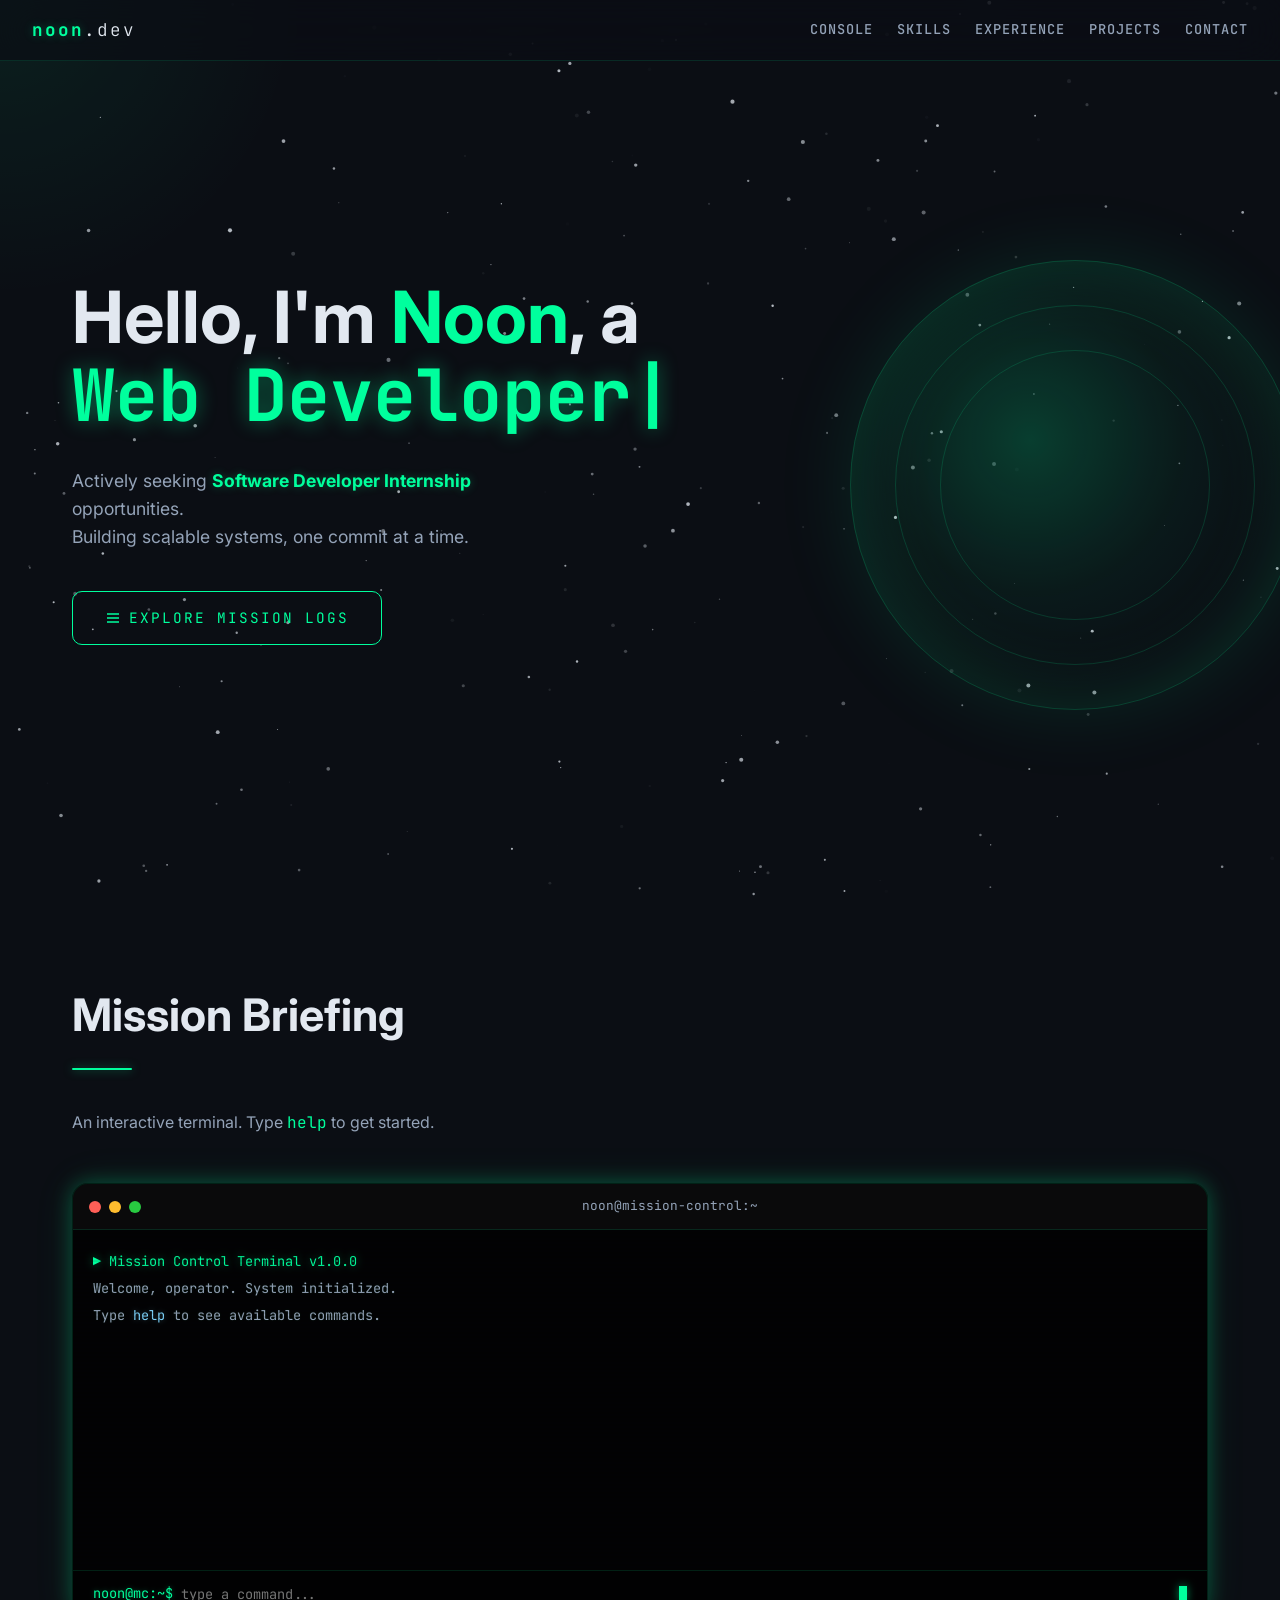
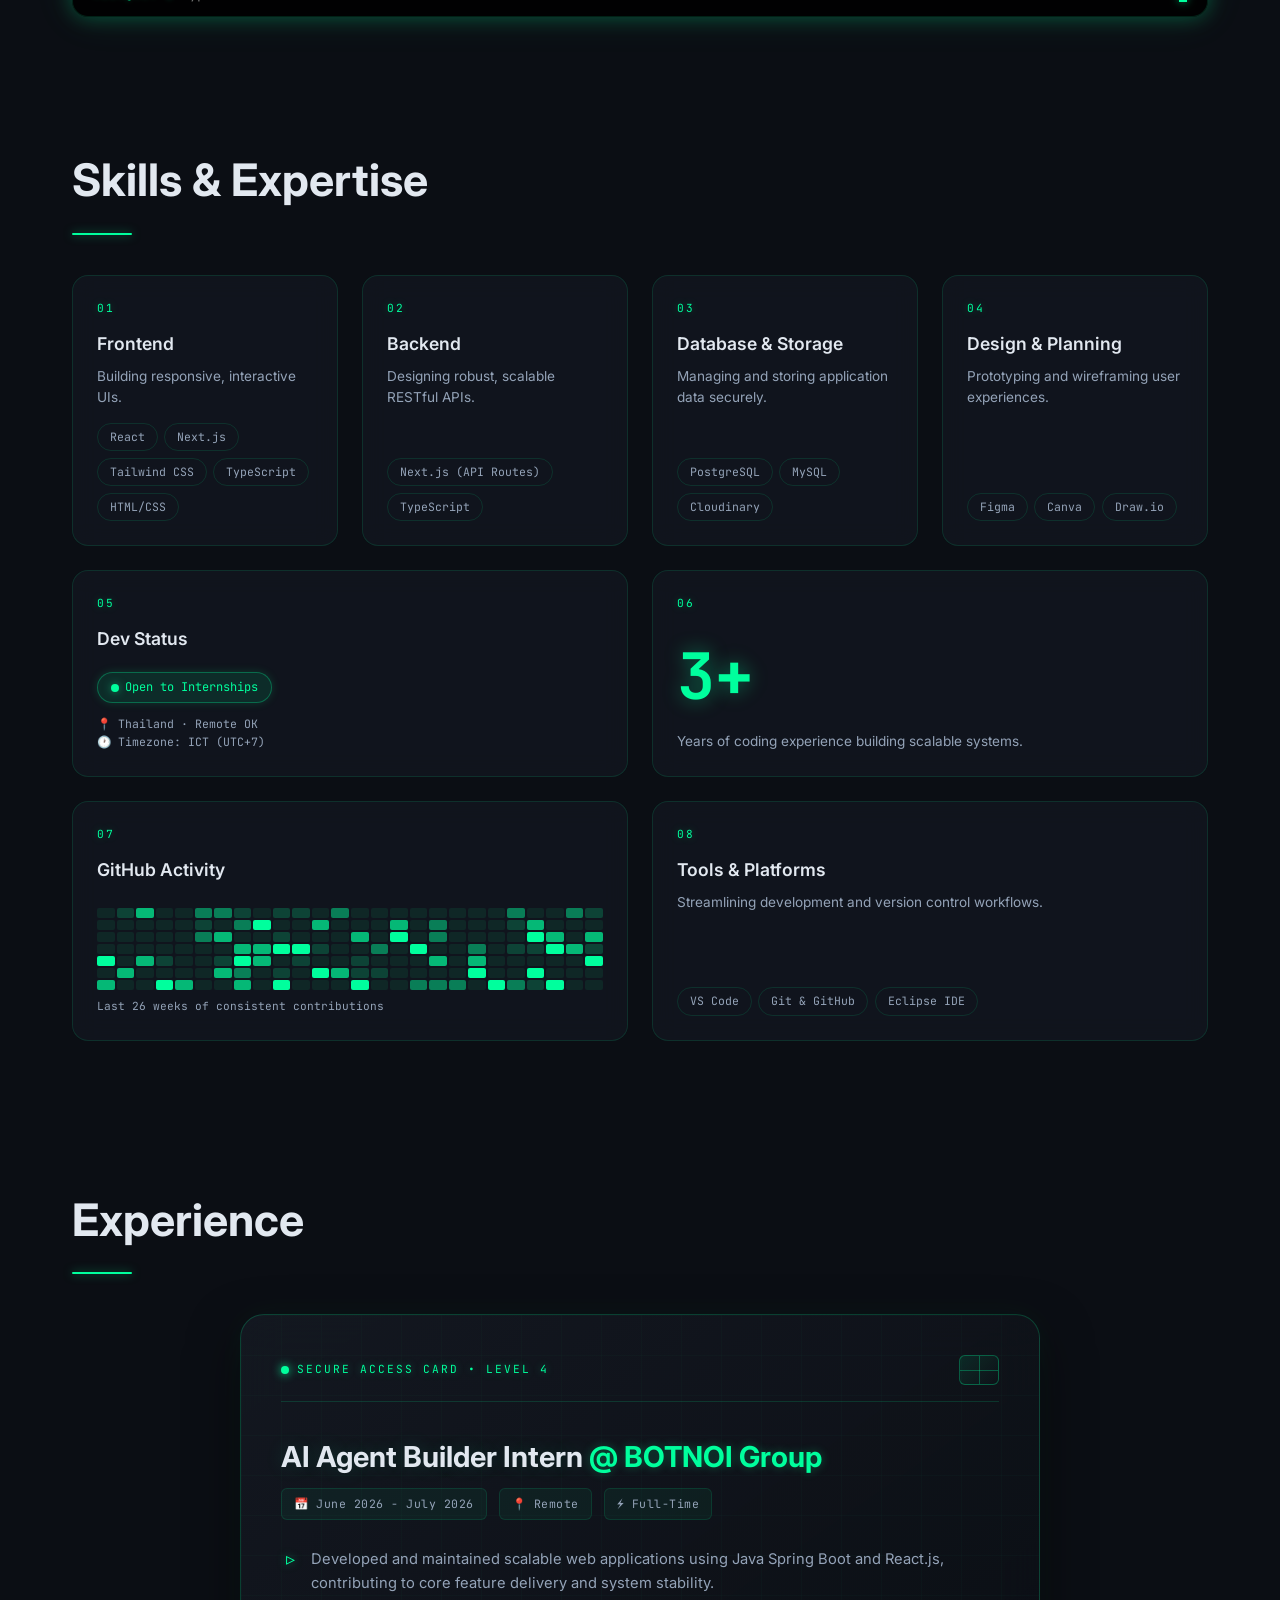
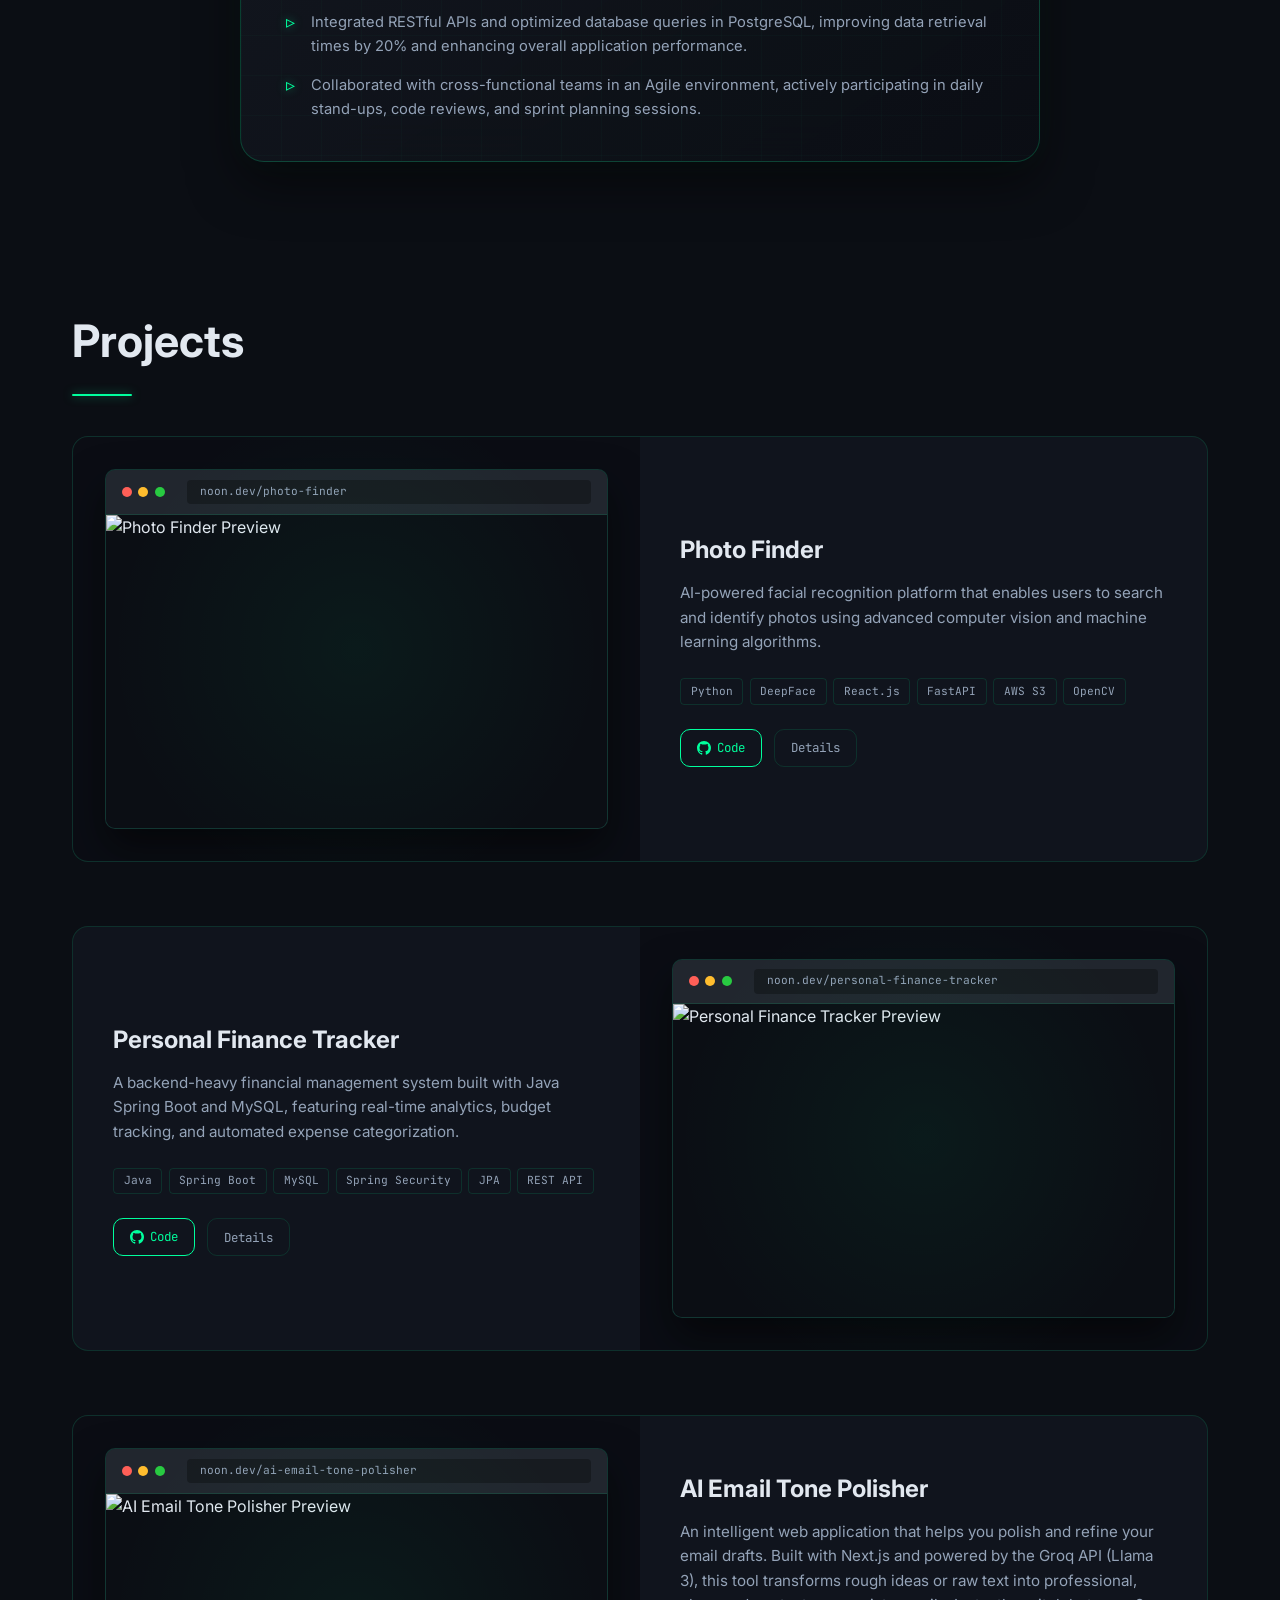
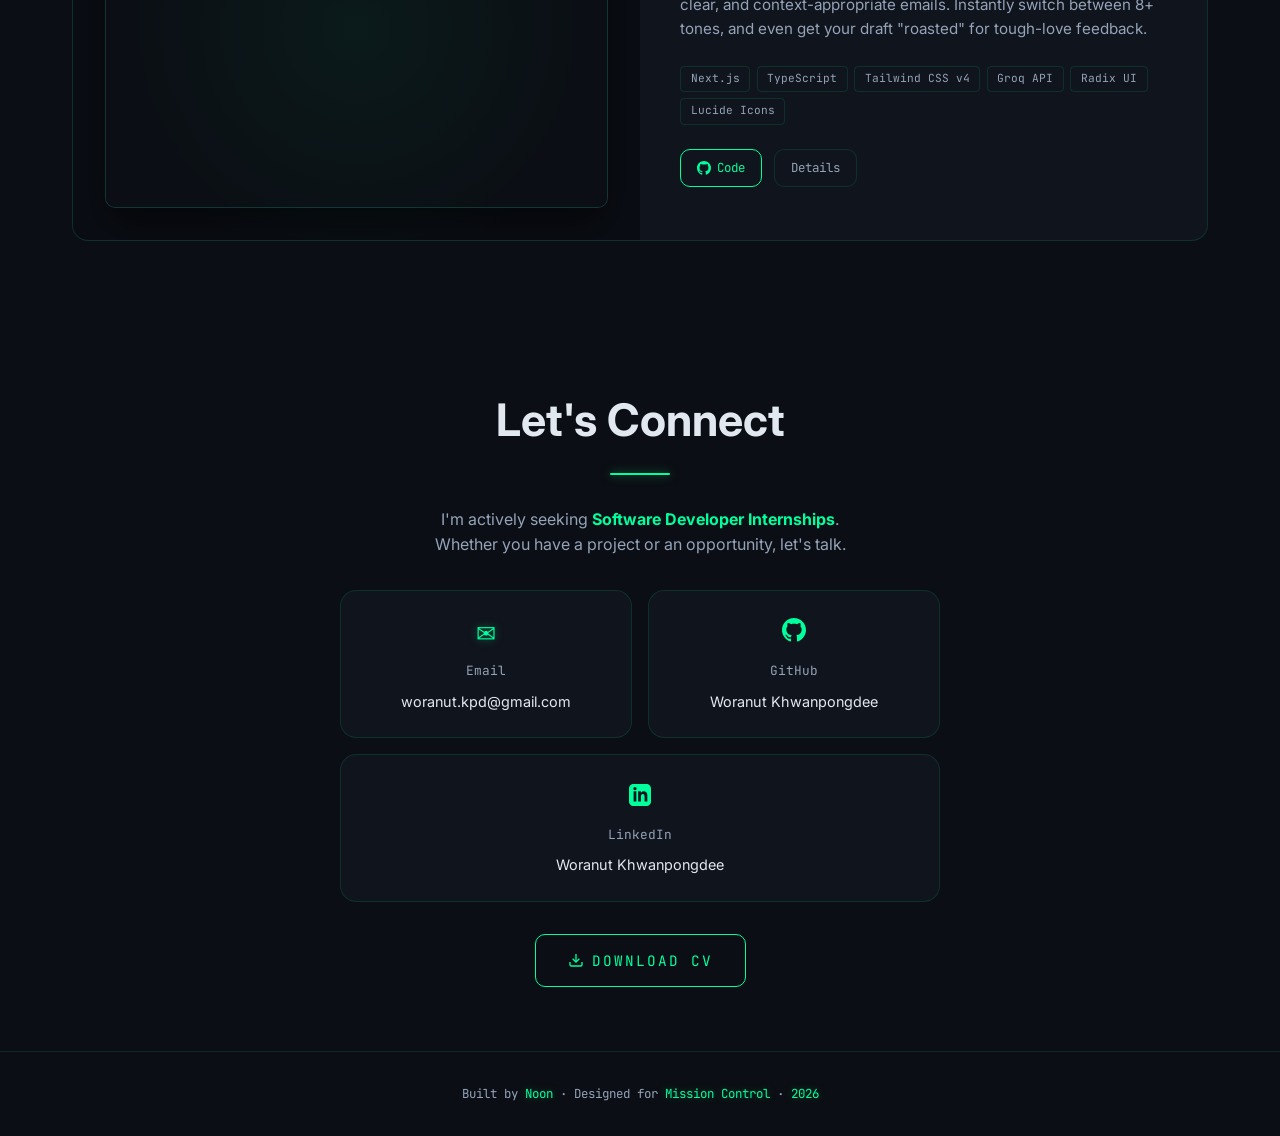
==== commit be748c6f: "feat: Remove Cyberpunk theme" ====
--- a/src/index.html
+++ b/src/index.html
@@ -27,7 +27,6 @@
       <a href="#experience">Experience</a>
       <a href="#projects">Projects</a>
       <a href="#contact">Contact</a>
-      <button class="cyber-toggle" id="cyberBtn"> Cyberpunk</button>
     </nav>
   </div>
 </header>
